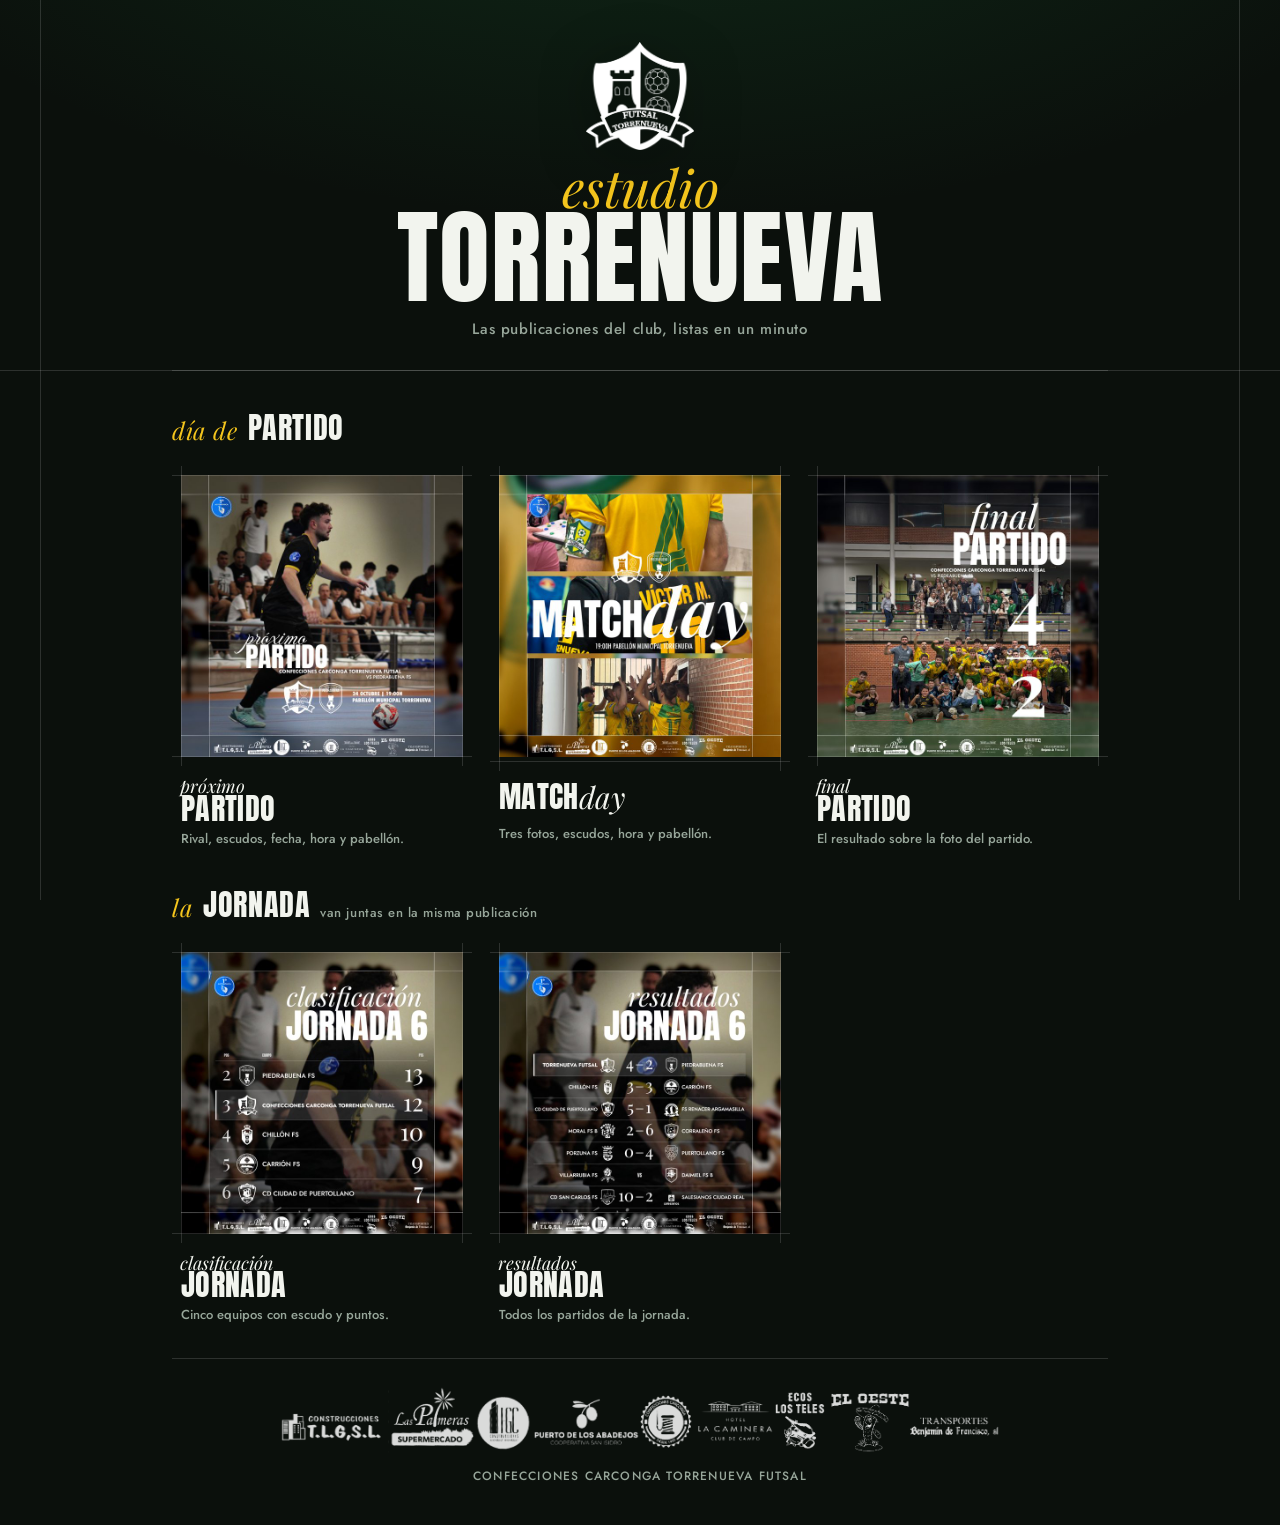
==== index.html @ 2df97d56 "Estudio Torrenueva: plantillas para las redes del club Próximo partido, matchday, final de partido, " ====
<!doctype html>
<html lang="es">
<head>
  <meta charset="utf-8">
  <meta name="viewport" content="width=device-width, initial-scale=1">
  <meta name="apple-mobile-web-app-capable" content="yes">
  <meta name="apple-mobile-web-app-title" content="Estudio TFS">
  <meta name="apple-mobile-web-app-status-bar-style" content="black">
  <meta name="theme-color" content="#0b100c">
  <title>Estudio Torrenueva</title>
  <link rel="icon" href="assets/club/favicon.png">
  <link rel="apple-touch-icon" href="assets/club/icono-180.png">
  <link rel="stylesheet" href="css/fuentes.css">
  <link rel="stylesheet" href="css/app.css">
</head>
<body>
  <main class="inicio">
    <header class="portada">
      <img src="assets/club/escudo-blanco.png" alt="Escudo de Torrenueva Futsal">
      <h1 class="titulo-mixto"><em>estudio</em><b>TORRENUEVA</b></h1>
      <p>Las publicaciones del club, listas en un minuto</p>
    </header>

    <section class="grupo">
      <h2><em>día de</em> PARTIDO</h2>
      <nav class="plantillas">
        <a class="tarjeta" href="proximo-partido.html">
          <div class="mini"><img src="assets/miniaturas/proximo.jpg" alt="" loading="lazy"></div>
          <div class="titulo-mixto"><em>próximo</em><b>PARTIDO</b></div>
          <p>Rival, escudos, fecha, hora y pabellón.</p>
        </a>
        <a class="tarjeta" href="matchday.html">
          <div class="mini"><img src="assets/miniaturas/matchday.jpg" alt="" loading="lazy"></div>
          <div class="titulo-mixto en-linea"><b>MATCH</b><em>day</em></div>
          <p>Tres fotos, escudos, hora y pabellón.</p>
        </a>
        <a class="tarjeta" href="final-partido.html">
          <div class="mini"><img src="assets/miniaturas/final.jpg" alt="" loading="lazy"></div>
          <div class="titulo-mixto"><em>final</em><b>PARTIDO</b></div>
          <p>El resultado sobre la foto del partido.</p>
        </a>
      </nav>
    </section>

    <section class="grupo">
      <h2><em>la</em> JORNADA <small>van juntas en la misma publicación</small></h2>
      <nav class="plantillas">
        <a class="tarjeta" href="clasificacion.html">
          <div class="mini"><img src="assets/miniaturas/clasificacion.jpg" alt="" loading="lazy"></div>
          <div class="titulo-mixto"><em>clasificación</em><b>JORNADA</b></div>
          <p>Cinco equipos con escudo y puntos.</p>
        </a>
        <a class="tarjeta" href="resultados.html">
          <div class="mini"><img src="assets/miniaturas/resultados.jpg" alt="" loading="lazy"></div>
          <div class="titulo-mixto"><em>resultados</em><b>JORNADA</b></div>
          <p>Todos los partidos de la jornada.</p>
        </a>
      </nav>
    </section>

    <footer class="pie">
      <img src="assets/club/patrocinadores.png" alt="Patrocinadores del club">
      <span>Confecciones Carconga Torrenueva Futsal</span>
    </footer>
  </main>
</body>
</html>
---- css/fuentes.css ----
/* Fuentes del club, servidas en local para que la app funcione sin conexión.
   - Anton: titulares
   - Playfair Display: toques elegantes (serif)
   - Futura: datos. Primero la del sistema (iPhone/Mac la traen); si existe
     assets/fuentes/futura.woff2 se usa ese archivo; si no, Jost (clon libre). */

@font-face {
  font-family: "Anton";
  src: url("../assets/fuentes/anton-latin-400-normal.woff2") format("woff2");
  font-weight: 400;
  font-display: block;
}

@font-face {
  font-family: "Playfair Display";
  src: url("../assets/fuentes/playfair-display-latin-400-normal.woff2") format("woff2");
  font-weight: 400;
  font-display: block;
}
@font-face {
  font-family: "Playfair Display";
  src: url("../assets/fuentes/playfair-display-latin-700-normal.woff2") format("woff2");
  font-weight: 700;
  font-display: block;
}
@font-face {
  font-family: "Playfair Display";
  src: url("../assets/fuentes/playfair-display-latin-900-normal.woff2") format("woff2");
  font-weight: 900;
  font-display: block;
}
@font-face {
  font-family: "Playfair Display";
  src: url("../assets/fuentes/playfair-display-latin-400-italic.woff2") format("woff2");
  font-weight: 400;
  font-style: italic;
  font-display: block;
}
@font-face {
  font-family: "Playfair Display";
  src: url("../assets/fuentes/playfair-display-latin-700-italic.woff2") format("woff2");
  font-weight: 700;
  font-style: italic;
  font-display: block;
}

@font-face {
  font-family: "Futura Club";
  src: local("Futura"), local("Futura-Medium"), local("Futura Medium"),
       url("../assets/fuentes/futura.woff2") format("woff2"),
       url("../assets/fuentes/jost-latin-500-normal.woff2") format("woff2");
  font-weight: 400 500;
  font-display: block;
}
/* Futura Condensed ExtraBold (fecha, hora y pabellón). Viene en iPhone/Mac;
   en Windows se ve con Anton como aproximación. */
@font-face {
  font-family: "Futura Condensada";
  src: local("Futura-CondensedExtraBold"), local("Futura Condensed ExtraBold"),
       url("../assets/fuentes/futura-condensed-extrabold.woff2") format("woff2"),
       url("../assets/fuentes/anton-latin-400-normal.woff2") format("woff2");
  font-weight: 800;
  font-display: block;
}

/* Futura Condensed Medium (hora y pabellón del matchday). */
@font-face {
  font-family: "Futura Condensada Media";
  src: local("Futura-CondensedMedium"), local("Futura Condensed Medium"),
       url("../assets/fuentes/futura-condensed-medium.woff2") format("woff2"),
       url("../assets/fuentes/anton-latin-400-normal.woff2") format("woff2");
  font-weight: 500;
  font-display: block;
}

@font-face {
  font-family: "Futura Club";
  src: local("Futura-Bold"), local("Futura Bold"),
       url("../assets/fuentes/futura-bold.woff2") format("woff2"),
       url("../assets/fuentes/jost-latin-700-normal.woff2") format("woff2");
  font-weight: 600 900;
  font-display: block;
}
---- css/app.css ----
/* Estudio Torrenueva: misma identidad que los posts del club.
   Fondo casi negro con un punto verde, acentos en el amarillo y el verde de la
   equipación, líneas blancas finas como las del cuadro de las plantillas y títulos
   que mezclan Anton con Playfair cursiva ("final / PARTIDO"). */

:root {
  --fondo: #0b100c;
  --panel: #131a15;
  --panel-2: #18211a;
  --borde: #26322a;
  --linea: rgba(255, 255, 255, 0.14);
  --texto: #f2f4ee;
  --suave: #97a69a;
  --amarillo: #f4c51d;
  --verde: #1f8a45;
  --acento: var(--amarillo);
  --sobre-acento: #111;
}

* { box-sizing: border-box; }

html { background: var(--fondo); }
body {
  margin: 0;
  min-height: 100vh;
  background:
    radial-gradient(1200px 600px at 50% -200px, rgba(31, 138, 69, 0.22), transparent 70%),
    var(--fondo);
  color: var(--texto);
  font-family: "Futura Club", system-ui, sans-serif;
  -webkit-text-size-adjust: 100%;
}

/* Las dos líneas verticales del cuadro de las plantillas, de fondo en toda la web. */
body::before {
  content: "";
  position: fixed;
  inset: 0 max(10px, calc(50% - 600px));
  border-left: 1px solid var(--linea);
  border-right: 1px solid var(--linea);
  pointer-events: none;
}

main {
  position: relative;
  max-width: 1100px;
  margin: 0 auto;
  padding: 16px 22px 40px;
  display: grid;
  grid-template-columns: minmax(0, 1fr);
  gap: 20px;
}
@media (min-width: 860px) {
  main { grid-template-columns: 1fr 360px; align-items: start; }
  main > .cabecera { grid-column: 1 / -1; }
  main > section { position: sticky; top: 16px; }
}

/* ---------- Títulos con la tipografía de los posts ---------- */

.titulo-mixto { margin: 0; font-weight: 400; line-height: 0.9; }
.titulo-mixto em {
  display: block;
  font-family: "Playfair Display", serif;
  font-style: italic;
  font-weight: 400;
  font-size: 0.62em;
  letter-spacing: 0;
  margin-left: -0.08em;
}
.titulo-mixto b {
  display: block;
  font-family: "Anton", sans-serif;
  font-weight: 400;
  letter-spacing: 0.01em;
}
.titulo-mixto.en-linea em,
.titulo-mixto.en-linea b { display: inline; }
.titulo-mixto.en-linea em { font-size: 1em; margin-left: 0.02em; }

/* ---------- Cabecera de las plantillas: escudo + título ---------- */

.cabecera {
  display: flex;
  align-items: center;
  gap: 16px;
  padding-bottom: 16px;
  border-bottom: 1px solid var(--linea);
}
.cabecera .titulo-mixto { font-size: 46px; }
.volver {
  display: grid;
  justify-items: center;
  gap: 4px;
  flex: none;
  color: var(--suave);
  text-decoration: none;
  font-size: 11px;
  letter-spacing: 0.08em;
  text-transform: uppercase;
}
.volver img { width: 46px; height: 46px; object-fit: contain; }
.volver:hover { color: var(--texto); }
.cabecera .formato { margin-left: auto; min-width: 170px; }
@media (max-width: 560px) {
  .cabecera { flex-wrap: wrap; }
  .cabecera .titulo-mixto { font-size: 40px; }
  .cabecera .formato { margin-left: 0; width: 100%; }
}

/* ---------- Vista previa ---------- */

.vista-envoltura { position: relative; }
/* El lienzo guarda su proporción (cuadrado o 9:16) y no pasa del alto de pantalla. */
#vista {
  display: block;
  width: auto;
  height: auto;
  max-width: 100%;
  max-height: 78vh;
  margin: 0 auto;
  touch-action: none;
  cursor: grab;
  background: var(--panel);
  box-shadow: 0 0 0 1px rgba(255, 255, 255, 0.35), 0 24px 60px rgba(0, 0, 0, 0.55);
}
.pista { color: var(--suave); font-size: 13px; margin: 10px 0 0; text-align: center; }

/* ---------- Formulario ---------- */

form { display: grid; gap: 14px; }
/* Sin esto, fieldset y celdas de grid no encogen por debajo de su contenido
   y la página se sale por la derecha en el móvil. */
main > *, fieldset, select { min-width: 0; }

fieldset {
  border: 1px solid var(--borde);
  border-radius: 4px;
  padding: 14px;
  margin: 0;
  display: grid;
  gap: 12px;
  background: var(--panel);
}
legend,
.plegable summary {
  font-family: "Futura Condensada Media", "Anton", sans-serif;
  font-size: 13px;
  letter-spacing: 0.14em;
  text-transform: uppercase;
  color: var(--amarillo);
  padding: 0 6px;
}
label { display: grid; gap: 5px; font-size: 14px; }

input[type="text"], input[type="number"], input[type="date"], input[type="time"], select {
  font: inherit;
  font-size: 16px; /* evita el zoom automático de iPhone */
  padding: 10px 12px;
  border-radius: 4px;
  border: 1px solid var(--borde);
  background: var(--fondo);
  color: var(--texto);
  width: 100%;
}
input:focus, select:focus { outline: none; border-color: var(--amarillo); }
input:disabled { opacity: 0.6; }
input[type="range"] { width: 100%; accent-color: var(--amarillo); }

.fila { display: grid; grid-template-columns: 1fr 1fr; gap: 10px; }

/* Grupos de opciones (sénior/juvenil, casa/fuera…) como píldoras. */
.opciones { display: flex; flex-wrap: wrap; gap: 8px; }
.opciones label {
  display: flex;
  align-items: center;
  gap: 6px;
  padding: 8px 14px;
  border: 1px solid var(--borde);
  border-radius: 999px;
  background: var(--fondo);
  cursor: pointer;
}
.opciones input[type="radio"] { position: absolute; opacity: 0; pointer-events: none; }
.opciones label:has(input:checked) { border-color: var(--amarillo); color: var(--amarillo); }
.opciones label:has(input:focus-visible) { outline: 2px solid #fff; outline-offset: 2px; }

/* Selector Post / Story: dos botones pegados */
.formato {
  display: grid;
  grid-template-columns: 1fr 1fr;
  border: 1px solid var(--borde);
  border-radius: 4px;
  overflow: hidden;
}
.formato label { display: block; cursor: pointer; }
.formato input { position: absolute; opacity: 0; pointer-events: none; }
.formato span {
  display: block;
  text-align: center;
  padding: 10px;
  font-weight: 700;
  letter-spacing: 0.06em;
  text-transform: uppercase;
  font-size: 13px;
  color: var(--suave);
  background: var(--fondo);
}
.formato input:checked + span { background: var(--amarillo); color: var(--sobre-acento); }
.formato input:focus-visible + span { outline: 2px solid #fff; outline-offset: -4px; }

.arrastrar { justify-content: center; align-items: center; margin-top: 10px; }
.arrastrar .pista { margin: 0; }
.enlace {
  font: inherit;
  font-size: 13px;
  background: none;
  border: 0;
  padding: 0;
  color: var(--suave);
  text-decoration: underline;
  cursor: pointer;
}

/* Clasificación: filas del formulario */
.filas-tabla { display: grid; gap: 8px; }
.fila-tabla {
  display: grid;
  grid-template-columns: 34px 1fr 64px;
  grid-template-areas: "num equipo puntos" "num nombre puntos";
  gap: 6px 8px;
  align-items: center;
}
.fila-tabla .num {
  grid-area: num;
  font-family: "Playfair Display", serif;
  font-size: 20px;
  color: var(--amarillo);
}
.fila-tabla select { grid-area: equipo; }
.fila-tabla input[type="text"] { grid-area: nombre; }
.fila-tabla input[type="number"] { grid-area: puntos; align-self: stretch; text-align: center; }

/* Resultados: pestañas de partidos + un solo partido a la vista */
.pestanas { display: grid; grid-template-columns: repeat(7, 1fr); gap: 6px; }
.pestana {
  font: inherit;
  display: grid;
  gap: 2px;
  justify-items: center;
  padding: 8px 0 6px;
  border-radius: 4px;
  border: 1px solid var(--borde);
  background: var(--fondo);
  color: var(--texto);
  cursor: pointer;
  position: relative;
}
.pestana b { font-family: "Playfair Display", serif; font-size: 18px; font-weight: 400; }
.pestana small { font-size: 11px; color: var(--suave); }
.pestana.activa { background: var(--amarillo); border-color: var(--amarillo); color: var(--sobre-acento); }
.pestana.activa small { color: var(--sobre-acento); }
.pestana.nuestro::after {
  content: "";
  position: absolute;
  top: 4px;
  right: 4px;
  width: 6px;
  height: 6px;
  border-radius: 50%;
  background: var(--verde);
  box-shadow: 0 0 0 1px #fff;
}
.cabecera-partido { display: flex; align-items: center; justify-content: space-between; }
.cabecera-partido span { font-weight: 700; }
.flecha {
  font: inherit;
  font-size: 22px;
  line-height: 1;
  width: 40px;
  height: 36px;
  border-radius: 4px;
  border: 1px solid var(--borde);
  background: var(--fondo);
  color: var(--texto);
  cursor: pointer;
}
.flecha:disabled { opacity: 0.3; }
.partido { display: grid; gap: 8px; }
.equipo-partido { display: grid; grid-template-columns: 70px 1fr 56px; gap: 6px; align-items: center; }
.equipo-partido .lado { color: var(--suave); font-size: 13px; }
.equipo-partido input[type="number"] { text-align: center; padding: 10px 4px; }
.equipo-partido input[type="text"] { grid-column: 2 / -1; }

.plegable {
  border: 1px solid var(--borde);
  border-radius: 4px;
  padding: 14px;
  background: var(--panel);
}
.plegable summary { cursor: pointer; padding: 0; }
.plegable[open] { display: grid; gap: 12px; }
[hidden] { display: none !important; }

/* ---------- Botones ---------- */

.boton {
  font: inherit;
  font-weight: 700;
  font-size: 15px;
  letter-spacing: 0.08em;
  text-transform: uppercase;
  padding: 16px;
  border: 0;
  border-radius: 4px;
  background: var(--amarillo);
  color: var(--sobre-acento);
  cursor: pointer;
}
.boton:hover { filter: brightness(1.06); }
.boton:disabled { opacity: 0.6; }
a.boton { display: block; text-align: center; text-decoration: none; }
.boton-archivo {
  display: block;
  text-align: center;
  background: transparent;
  color: var(--texto);
  border: 1px dashed rgba(255, 255, 255, 0.35);
  font-weight: 500;
  letter-spacing: 0.04em;
  text-transform: none;
  font-size: 15px;
}
.boton-archivo:hover { border-color: var(--amarillo); color: var(--amarillo); }
.boton-archivo input { display: none; }

/* Texto de la publicación */
.texto-publicacion textarea {
  font: inherit;
  font-size: 16px; /* evita el zoom automático de iPhone */
  line-height: 1.45;
  padding: 12px;
  border-radius: 4px;
  border: 1px solid var(--borde);
  background: var(--fondo);
  color: var(--texto);
  width: 100%;
  resize: vertical;
}
.texto-publicacion textarea:focus { outline: none; border-color: var(--amarillo); }
.texto-publicacion .boton { padding: 12px; font-size: 13px; }
.boton-secundario { background: transparent; color: var(--texto); border: 1px solid var(--borde); }
.nota { margin: 0; color: var(--suave); font-size: 12px; }

/* ---------- Inicio ---------- */

main.inicio { max-width: 980px; grid-template-columns: minmax(0, 1fr); gap: 34px; }

.portada {
  display: grid;
  justify-items: center;
  text-align: center;
  gap: 14px;
  padding: 26px 0 30px;
  border-bottom: 1px solid var(--linea);
  position: relative;
}
/* La línea horizontal del cuadro, cruzando de lado a lado como en las plantillas. */
.portada::before {
  content: "";
  position: absolute;
  left: -100vw;
  right: -100vw;
  bottom: -1px;
  border-bottom: 1px solid var(--linea);
}
.portada img { width: 108px; height: 108px; object-fit: contain; filter: drop-shadow(0 8px 24px rgba(0, 0, 0, 0.5)); }
.portada .titulo-mixto { font-size: clamp(54px, 13vw, 104px); }
.portada .titulo-mixto em { font-size: 0.5em; color: var(--amarillo); margin-left: 0; }
.portada p { margin: 0; color: var(--suave); font-size: 15px; letter-spacing: 0.04em; }

.grupo { display: grid; gap: 16px; }
.grupo > h2 {
  margin: 0;
  display: flex;
  align-items: baseline;
  gap: 10px;
  font-weight: 400;
  font-family: "Anton", sans-serif;
  font-size: 30px;
  letter-spacing: 0.02em;
}
.grupo > h2 em {
  font-family: "Playfair Display", serif;
  font-style: italic;
  font-size: 0.8em;
  color: var(--amarillo);
}
.grupo > h2 small {
  font-family: "Futura Club", sans-serif;
  font-size: 13px;
  color: var(--suave);
  letter-spacing: 0.04em;
}

.plantillas {
  display: grid;
  grid-template-columns: repeat(auto-fill, minmax(150px, 1fr));
  gap: 22px 18px;
}
@media (min-width: 700px) { .plantillas { grid-template-columns: repeat(3, 1fr); } }

.tarjeta { display: grid; gap: 12px; color: inherit; text-decoration: none; }
/* Miniatura enmarcada con líneas que sobresalen, como el cuadro de los posts. */
.tarjeta .mini { position: relative; padding: 9px; }
.tarjeta .mini::before,
.tarjeta .mini::after {
  content: "";
  position: absolute;
  pointer-events: none;
  transition: border-color 0.2s;
}
.tarjeta .mini::before { inset: 9px 0; border-top: 1px solid var(--linea); border-bottom: 1px solid var(--linea); }
.tarjeta .mini::after { inset: 0 9px; border-left: 1px solid var(--linea); border-right: 1px solid var(--linea); }
.tarjeta img {
  display: block;
  width: 100%;
  aspect-ratio: 1;
  object-fit: cover;
  transition: transform 0.25s;
}
.tarjeta:hover img { transform: scale(1.02); }
.tarjeta:hover .mini::before,
.tarjeta:hover .mini::after { border-color: var(--amarillo); }
.tarjeta .titulo-mixto { font-size: 30px; padding: 0 9px; }
.tarjeta .titulo-mixto em { font-size: 0.6em; }
.tarjeta .titulo-mixto.en-linea em { font-size: 1em; }
.tarjeta p { margin: -4px 0 0; padding: 0 9px; color: var(--suave); font-size: 13px; line-height: 1.4; }

.pie {
  display: grid;
  justify-items: center;
  gap: 12px;
  padding-top: 26px;
  border-top: 1px solid var(--linea);
  color: var(--suave);
  font-size: 12px;
  letter-spacing: 0.1em;
  text-transform: uppercase;
}
.pie img { width: min(100%, 720px); height: auto; opacity: 0.85; }
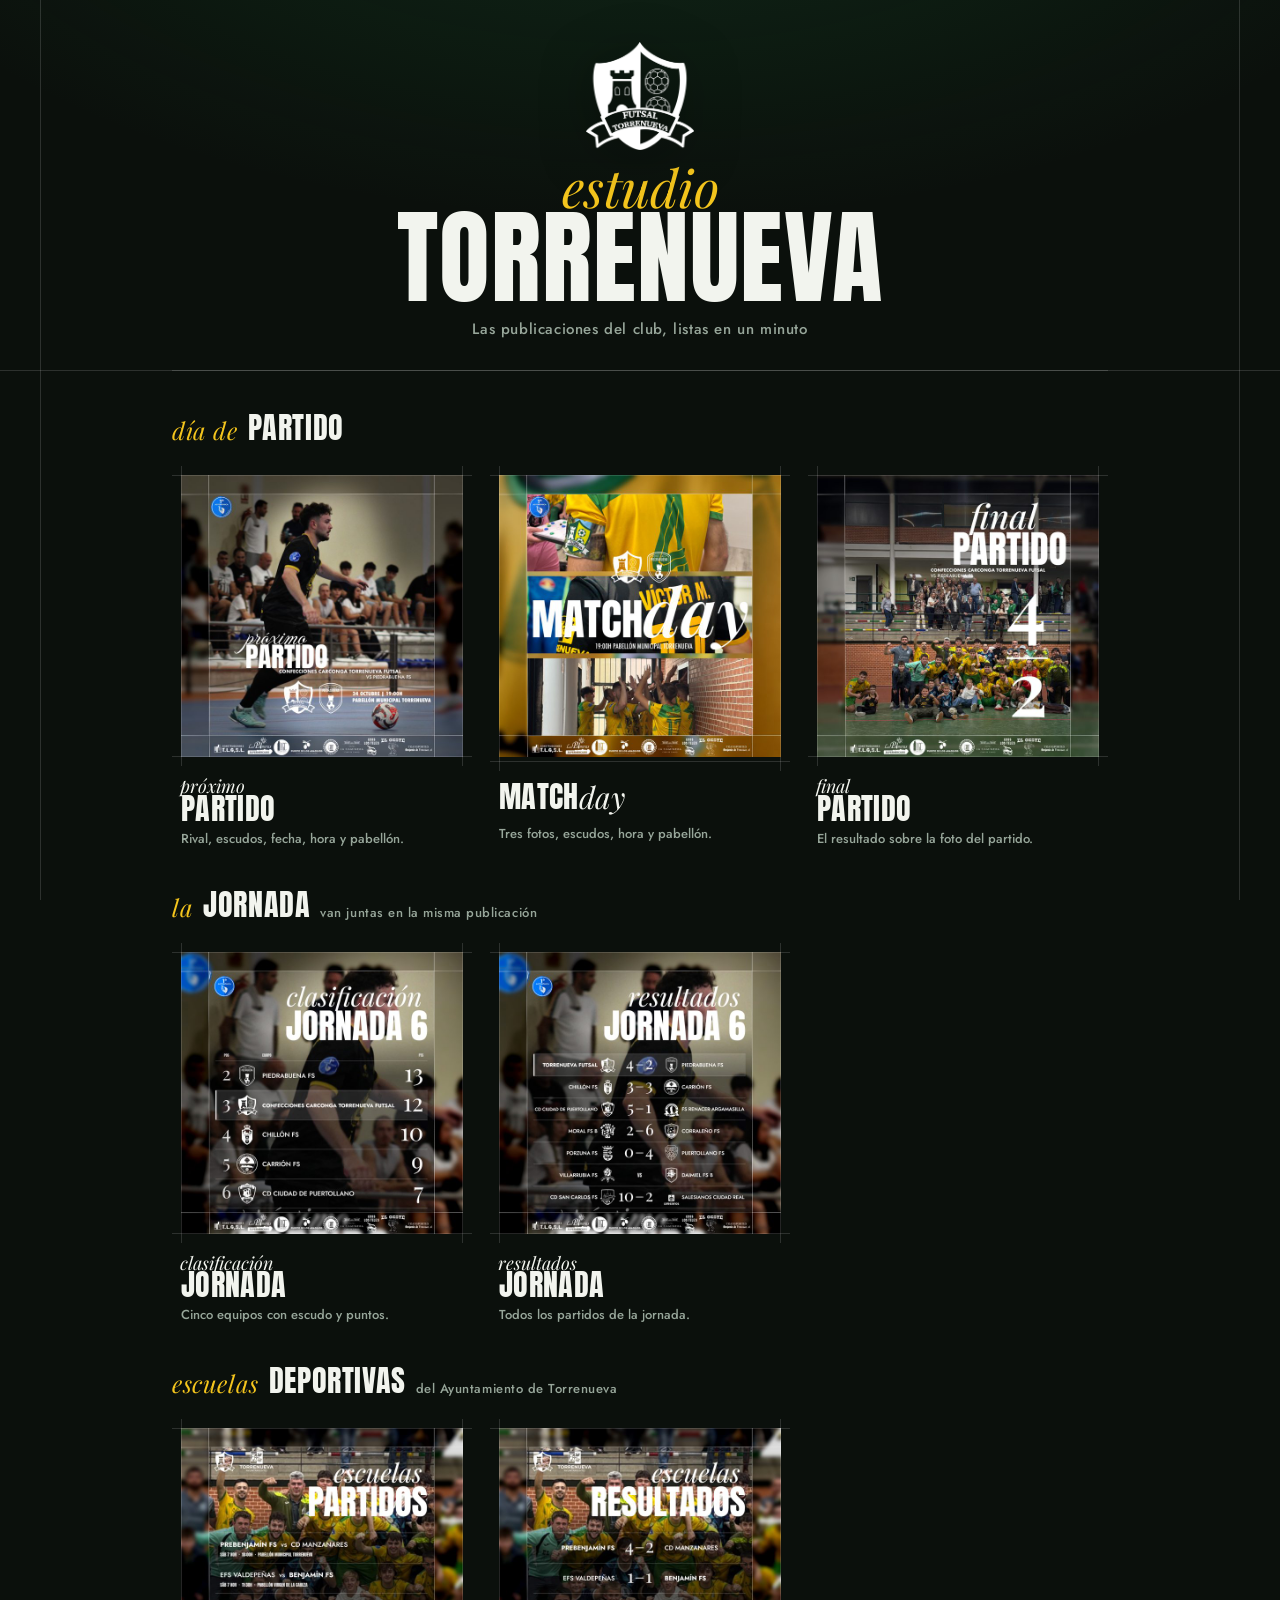
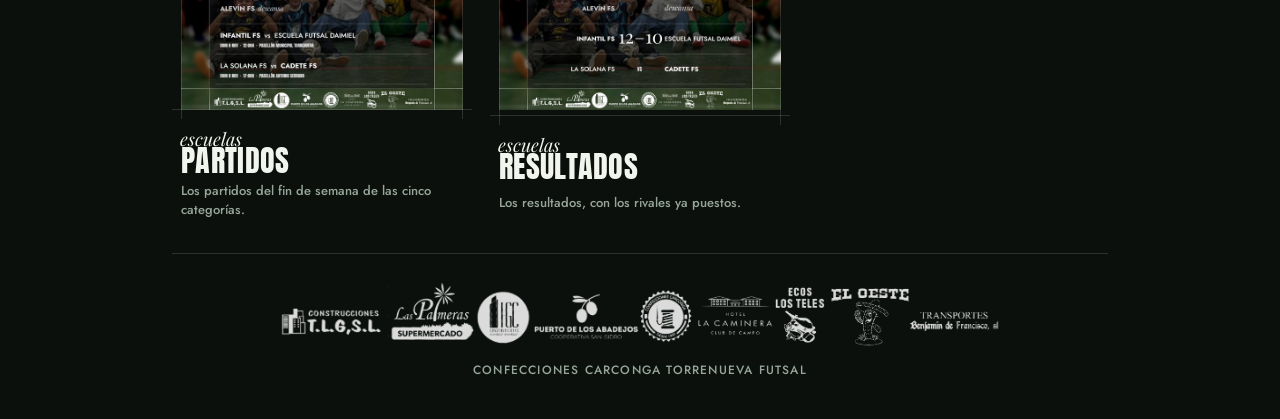
==== commit 097fd610: "Plantillas de las escuelas deportivas: partidos y resultados Para las escuelas del ayuntamiento (pre" ====
--- a/index.html
+++ b/index.html
@@ -58,6 +58,22 @@
       </nav>
     </section>
 
+    <section class="grupo">
+      <h2><em>escuelas</em> DEPORTIVAS <small>del Ayuntamiento de Torrenueva</small></h2>
+      <nav class="plantillas">
+        <a class="tarjeta" href="escuelas-partidos.html">
+          <div class="mini"><img src="assets/miniaturas/escuelas-partidos.jpg" alt="" loading="lazy"></div>
+          <div class="titulo-mixto"><em>escuelas</em><b>PARTIDOS</b></div>
+          <p>Los partidos del fin de semana de las cinco categorías.</p>
+        </a>
+        <a class="tarjeta" href="escuelas-resultados.html">
+          <div class="mini"><img src="assets/miniaturas/escuelas-resultados.jpg" alt="" loading="lazy"></div>
+          <div class="titulo-mixto"><em>escuelas</em><b>RESULTADOS</b></div>
+          <p>Los resultados, con los rivales ya puestos.</p>
+        </a>
+      </nav>
+    </section>
+
     <footer class="pie">
       <img src="assets/club/patrocinadores.png" alt="Patrocinadores del club">
       <span>Confecciones Carconga Torrenueva Futsal</span>
--- a/css/app.css
+++ b/css/app.css
@@ -271,6 +271,11 @@
   background: var(--verde);
   box-shadow: 0 0 0 1px #fff;
 }
+/* Escuelas: 5 pestañas con el nombre de la categoría */
+.pestanas-5 { grid-template-columns: repeat(5, 1fr); }
+.pestanas-5 .pestana b { font-family: "Futura Club", sans-serif; font-size: 12px; font-weight: 700; }
+.categoria, .si-juega { display: grid; gap: 10px; }
+
 .cabecera-partido { display: flex; align-items: center; justify-content: space-between; }
 .cabecera-partido span { font-weight: 700; }
 .flecha {
@@ -333,6 +338,11 @@
 }
 .boton-archivo:hover { border-color: var(--amarillo); color: var(--amarillo); }
 .boton-archivo input { display: none; }
+
+/* Rellenar con la FFCM */
+.ffcm { display: grid; gap: 6px; }
+.ffcm .boton { padding: 12px; font-size: 13px; }
+.ffcm .nota { min-height: 1em; }
 
 /* Texto de la publicación */
 .texto-publicacion textarea {
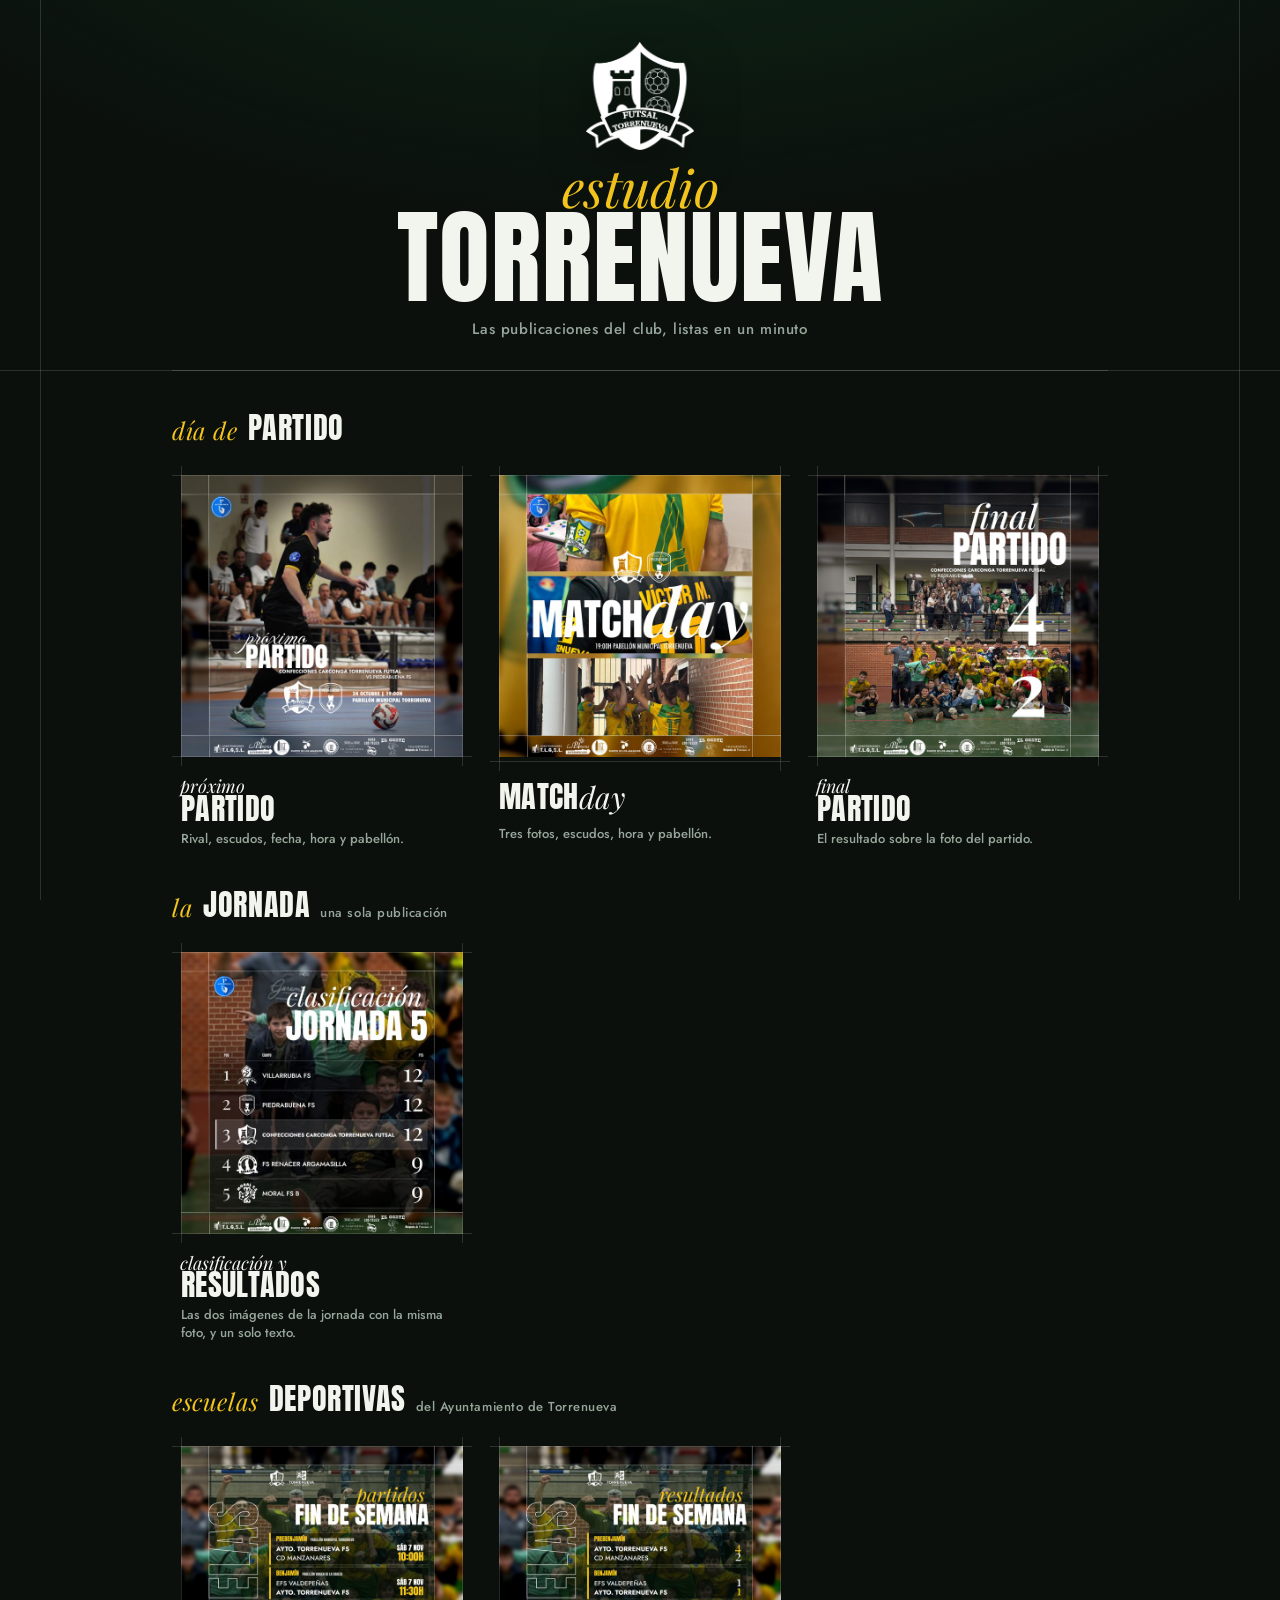
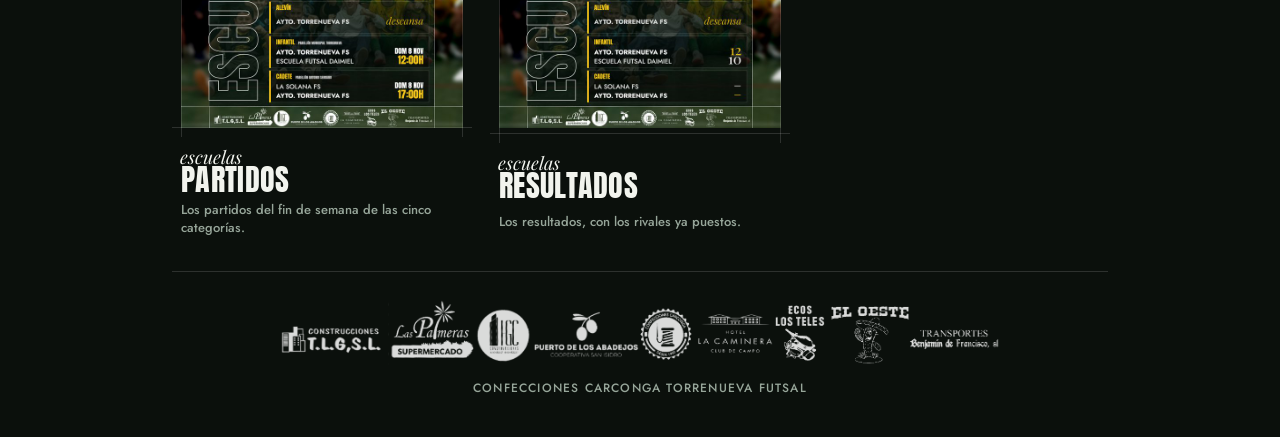
==== commit 16e84499: "Jornada: clasificación y resultados juntos; degradado suave en todas las plantillas - Nueva página "" ====
--- a/index.html
+++ b/index.html
@@ -43,17 +43,12 @@
     </section>
 
     <section class="grupo">
-      <h2><em>la</em> JORNADA <small>van juntas en la misma publicación</small></h2>
+      <h2><em>la</em> JORNADA <small>una sola publicación</small></h2>
       <nav class="plantillas">
-        <a class="tarjeta" href="clasificacion.html">
+        <a class="tarjeta" href="jornada.html">
           <div class="mini"><img src="assets/miniaturas/clasificacion.jpg" alt="" loading="lazy"></div>
-          <div class="titulo-mixto"><em>clasificación</em><b>JORNADA</b></div>
-          <p>Cinco equipos con escudo y puntos.</p>
-        </a>
-        <a class="tarjeta" href="resultados.html">
-          <div class="mini"><img src="assets/miniaturas/resultados.jpg" alt="" loading="lazy"></div>
-          <div class="titulo-mixto"><em>resultados</em><b>JORNADA</b></div>
-          <p>Todos los partidos de la jornada.</p>
+          <div class="titulo-mixto"><em>clasificación y</em><b>RESULTADOS</b></div>
+          <p>Las dos imágenes de la jornada con la misma foto, y un solo texto.</p>
         </a>
       </nav>
     </section>
--- a/css/app.css
+++ b/css/app.css
@@ -459,3 +459,6 @@
   text-transform: uppercase;
 }
 .pie img { width: min(100%, 720px); height: auto; opacity: 0.85; }
+
+/* Jornada: selector de qué imagen se ve, encima de la vista previa */
+.selector-imagen { max-width: 420px; margin: 0 auto 10px; }
